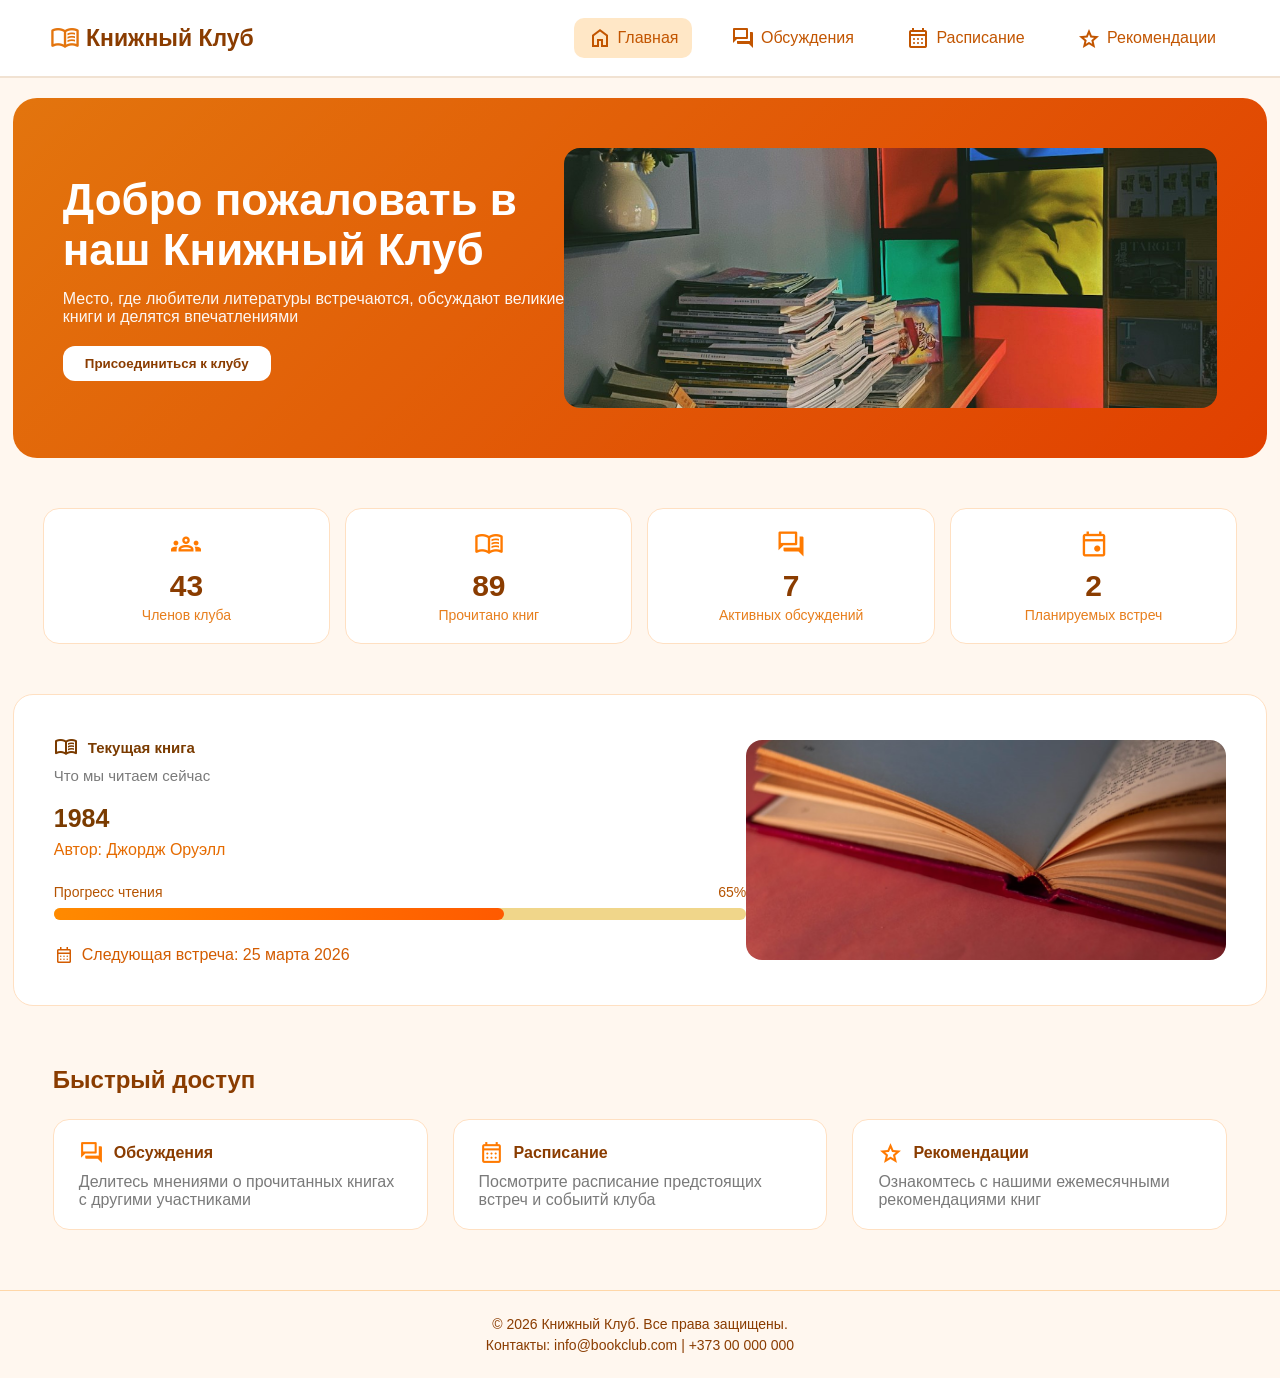
==== BookClub/index.html @ 9343d17d "Добавлены файлы сайта" ====
<!DOCTYPE html>
<html lang="ru">
<head>
    <meta charset="UTF-8">
    <meta name="viewport" content="width=device-width, initial-scale=1.0">
    <title>Книжный клуб</title>
    <link rel="stylesheet" href="style.css">
    <meta name="description" content="Ежемесячные подборки книг от участников Книжного Клуба.
                                      Узнайте о лучших книгах и предложите свои рекомендации.">
    <meta name="keywords" content="книги, рекомендации, клуб, чтение, литература, современные книги, классика"> 
    <!-- Иконки -->
    <link href="https://fonts.googleapis.com/css2?family=Material+Symbols+Outlined" rel="stylesheet">
</head>

<body>

<header class="header">
    <div class="logo">
    <span class="material-symbols-outlined">menu_book</span>
    <span class="logo-text">Книжный Клуб</span>
</div>

    <nav class="nav">
        <a href="index.html" class="active">
            <span class="material-symbols-outlined">home</span>
            Главная
        </a>

        <a href="discussion.html">
            <span class="material-symbols-outlined">forum</span>
            Обсуждения
        </a>

        <a href="schedule.html">
            <span class="material-symbols-outlined">calendar_month</span>
            Расписание
        </a>

        <a href="recommendations.html">
            <span class="material-symbols-outlined">star</span>
            Рекомендации
        </a>
    </nav>
</header>


<section class="hero">
    <div class="hero-text">
        <h1>Добро пожаловать в наш Книжный Клуб</h1>
        <p>Место, где любители литературы встречаются, обсуждают великие книги и делятся впечатлениями</p>
        <!-- Кнопка теперь открывает модальное окно -->
        <button class="main-btn" onclick="openRegister()">
            Присоединиться к клубу
        </button>
    </div>

    <div class="hero-image">
        <img src="images/books.jpg" alt="Обложка-книги">
    </div>
</section>

<!-- Модальное окно регистрации -->
<div id="registerModal" class="modal">
    <div class="modal-content">
        <span class="close" onclick="closeRegister()">&times;</span>
        <h2>Регистрация в Клубе</h2>
        <input type="text" id="regName" placeholder="Имя">
        <input type="email" id="regEmail" placeholder="Email">
        <input type="password" id="regPass" placeholder="Пароль">
        <button class="submit-book" onclick="submitRegister()">Зарегистрироваться</button>
    </div>
</div>


<section class="stats">

    <div class="card">
        <span class="material-symbols-outlined icon">groups</span>
        <h2>43</h2>
        <p>Членов клуба</p>
    </div>

    <div class="card">
        <span class="material-symbols-outlined icon">menu_book</span>
        <h2>89</h2>
        <p>Прочитано книг</p>
    </div>

    <div class="card">
        <span class="material-symbols-outlined icon">forum</span>
        <h2>7</h2>
        <p>Активных обсуждений</p>
    </div>

    <div class="card">
        <span class="material-symbols-outlined icon">event</span>
        <h2>2</h2>
        <p>Планируемых встреч</p>
    </div>

</section>


<section class="current-book">

    <div class="book-info">

        <div class="book-title">
            <span class="material-symbols-outlined">menu_book</span>
            <h2>Текущая книга</h2>
        </div>

        <p class="subtitle">Что мы читаем сейчас</p>

        <h3 class="book-name">1984</h3>
        <p class="author">Автор: Джордж Оруэлл</p>

        <div class="progress-header">
            <span>Прогресс чтения</span>
            <span class="percent">65%</span>
        </div>

        <div class="progress-bar">
            <div class="progress"></div>
        </div>

        <p class="date">
            <span class="material-symbols-outlined">calendar_month</span>
            Следующая встреча: 25 марта 2026
        </p>

    </div>

    <div class="book-image">
        <img src="images/open-book.jpg" alt="Изобрадение-книги">
    </div>

</section>


<section class="quick">

    <h2>Быстрый доступ</h2>

    <div class="quick-grid">

        <a href="discussion.html" class="quick-card">
            <div class="card-header">
                <span class="material-symbols-outlined">forum</span>
                <h3>Обсуждения</h3>
            </div>
            <p>Делитесь мнениями о прочитанных книгах с другими участниками</p>
        </a>

        <a href="schedule.html" class="quick-card">
            <div class="card-header">
                <span class="material-symbols-outlined">calendar_month</span>
                <h3>Расписание</h3>
            </div>
            <p>Посмотрите расписание предстоящих встреч и собыитй клуба</p>
        </a>

        <a href="recommendations.html" class="quick-card">
            <div class="card-header">
                <span class="material-symbols-outlined">star</span>
                <h3>Рекомендации</h3>
            </div>
            <p>Ознакомтесь с нашими ежемесячными рекомендациями книг</p>
        </a>

    </div>
</section>
<!-- Нижний колонтитул -->
<footer class="footer">
    <div class="footer-content">
        <p>© 2026 Книжный Клуб. Все права защищены.</p>
        <p>Контакты: info@bookclub.com | +373 00 000 000</p>
    </div>
</footer>
<script src="script.js"></script>
</body>
</html>
---- BookClub/style.css ----
* {
    margin: 0;
    padding: 0;
    box-sizing: border-box;
    font-family: "Segoe UI", Arial, sans-serif;
}

body {
    background: #fff7ef;
    color: #3a2a1a;
}

/* ===== ГЛАВНАЯ ===== */
.header {
    display: flex;
    justify-content: space-between;
    align-items: center;
    padding: 18px 50px;
    background: white;
    border-bottom: 2px solid #f1e2d2;
}

.logo {
    display: flex;
    align-items: center;
    gap: 6px;             
}

.logo span.material-symbols-outlined {
    font-size: 30px;       /* размер иконки */
    color: #e16d00f1;      /* цвет иконки */
}

.logo-text {
    font-size: 23px;       /* размер текста */
    font-weight: 700;      /* жирность текста */
    color: #8a3c00;        /* цвет текста */
}

.nav a {
    margin-left: 20px;
    text-decoration: none;
    color: #c25500;
    font-weight: 500;
    display: inline-flex;
    align-items: center;
    gap: 6px;
    padding: 8px 14px;
    border-radius: 10px;
}

.nav a.active {
    background: #ffe7c6;
}

/* ===== Hero ===== */
.hero {
    width: 98%;                 /* ширина блока */
    margin: 20px auto;          /* центрирование */
    padding: 50px;
    border-radius: 24px;
    background: linear-gradient(135deg, #e16d00f1, #e14000);
    color: white;
    display: flex;
    justify-content: space-between;
    align-items: center;
}

.hero-text {
max-width: 55%;
}

.hero-text h1 {
    font-size: 44px;
    margin-bottom: 15px;
}

.hero-text p {
    margin-bottom: 20px;
    opacity: 0.95;
}

.main-btn {
    display: inline-block;
    background: white;
    color: #8a3c00;
    padding: 10px 22px;
    border-radius: 12px;
    text-decoration: none;
    font-weight: 600;     
    border: none;       
    cursor: pointer;
}
.main-btn:focus {
    outline: none;      
}

.hero-image {
    width: 100%;
    max-width: 760px;
    height: 260px;
    border-radius: 16px;
    overflow: hidden;
}

.hero-image img {
    width: 100%;
    height: 100%;
    object-fit: cover;
}

/* ===== Статистика ===== */
.stats {
    width: 98%;                 /* ширина совпадает с hero */
    margin: 20px auto;          /* центрирование */
    display: flex;
    justify-content: center;
    gap: 15px;
    padding: 30px;
}

.card {
    background: white;
    padding: 20px;
    border-radius: 16px;
    text-align: center;
    width: 500px;               /* ширина карточки */
    border: 1px solid #ffe0c2;
}

.card h2 {
    color: #8a3c00;
    font-size: 30px;
}

.material-symbols-outlined.icon {
    font-size: 30px; 
    color: #ff7a00;
    margin-bottom: 10px;
}

.card p {
    font-size: 14px;        
    color: #e46e00e3;        
    font-weight: 500;      
    margin-top: 4px;        
}

/* ===== Текущая книга ===== */
.current-book {
    width: 98%;
    margin: 20px auto;
    padding: 40px;
    border-radius: 20px;
    background: white;              
    border: 1px solid #ffe0c2;       
    display: flex;
    justify-content: space-between;
    align-items: center;
}

/* Левая часть */
.book-info {
    width: 65%;
}

/* Заголовок с иконкой */
.book-title {
    display: flex;
    align-items: center;
    gap: 10px;
}

.book-title h2 {
    margin: 0;
    font-size: 15px;
    color: #7a3b00;
}

.book-title .material-symbols-outlined {
    color: #7a3b00;
    font-size: 24px;
}

/* Подзаголовок */
.subtitle {
    margin-top: 8px;
    font-size: 15px;
    color: #7a7a7a;
}

/* Название книги */
.book-name {
    margin-top: 20px;
    font-size: 25px;
    color: #7a3b00;
}

/* Автор */
.author {
    margin-top: 8px;
    font-size: 16px;
    color: #e56b00;
}

/* Прогресс заголовок */
.progress-header {
    margin-top: 25px;
    display: flex;
    justify-content: space-between;
    font-size: 14px;
    color: #b55300;
}

.percent {
    font-weight: 500;
}

/* Полоса прогресса */
.progress-bar {
    height: 12px;
    background: #f0d68a;
    border-radius: 10px;
    margin-top: 8px;
}

.progress {
    width: 65%;
    height: 100%;
    background: linear-gradient(to right, #ff8a00, #ff5a00);
    border-radius: 10px;
}

/* Дата */
.date {
    margin-top: 25px;
    display: flex;
    align-items: center;
    gap: 8px;
    color: #d35c00;
    font-size: 16px;
}

.date .material-symbols-outlined {
    font-size: 20px;
}

/* Картинка */
.book-image {
    width: 100%; 
    max-width: 480px;
    height: 220px;
    border-radius: 16px;
    overflow: hidden;
}

.book-image img {
    width: 100%;
    height: 100%;
    object-fit: cover;
}
/* ===== Быстрый доступ ===== */
.quick {
    width: 98%;
    margin: 20px auto;
    padding: 40px;
    text-align: left;       /* заголовок блока слева */
}

.quick h2 {
    margin-bottom: 25px;
    color: #8a3c00;        /* цвет заголовка блока */
}

.quick-grid {
    display: flex;
    gap: 25px;
}

/* Карточка */
.quick-card {
    background: white;
    padding: 20px 25px;
    border-radius: 16px;
    width: 100%;
    max-width: 500px;
    border: 1px solid #ffe0c2;
    text-decoration: none;
    color: #3a2a1a;
    transition: 0.25s;
}

.quick-card:hover {
    transform: translateY(-6px);
    box-shadow: 0 8px 20px rgba(0,0,0,0.08);
}

/* Шапка карточки: иконка + заголовок */
.quick-card .card-header {
    display: flex;           /* иконка и заголовок в ряд */
    align-items: center;     /* вертикальное выравнивание */
    gap: 10px;               /* расстояние между иконкой и заголовком */
    margin-bottom: 8px;      /* отступ под шапкой */
}

.quick-card .card-header .material-symbols-outlined {
    font-size: 25px;         /* размер иконки */
    color: #ff7a00;          /* цвет иконки */
}

.quick-card h3 {
    margin: 0;
    font-size: 16px;
    color: #8a3c00;
}


.quick-card p {
    margin: 0;
    font-size: 16px;
    color: #7a7a7a;
}

/* ===== ОБСУЖДЕНИЯ ===== */

.page-title{
color:#8a3c00;
font-size:32px;
margin:20px 0 5px 2%;
}

.page-subtitle{
color:#e16d00;
margin-left:2%;
margin-bottom:30px;
}

.discussion-page{
width:96%;
margin:auto;
}

.discussion-card{
background:white;
border:1px solid #ffe0c2;
border-radius:16px;
margin-bottom:25px;
overflow:hidden;
}

.discussion-card .card-header{
display:flex;
justify-content:space-between;
padding:18px;
cursor:pointer;
}

.book-line{
font-size:14px;
margin-bottom:6px;
color:#e16d00;
}

.discussion-topic{
font-size:15px; /* Размер текста темы */
color:#8a3c00; /* Цвет темы */
margin:5px 0; /* Отступ сверху и снизу */
font-weight:600; /* Толщина */
}
.status{
padding:4px 10px;
border-radius:8px;
font-size:12px;
margin-right:10px;
}

.status.active{
background:#22b14c;
color:white;
}

.status.closed-status{
background:#ccc;
color:#555;
}

.meta{
display:flex;
align-items:center;
gap:8px;
font-size:14px;
margin:5px 0;
color:#8a3c00;
}

.toggle-text{
color:#c45100;
}

.card-content{
display:none;
padding:20px;
border-top:1px solid #e2c9a7;
}

.comment{
display:flex;
margin-bottom:20px;
}

.avatar{
width:45px;
height:45px;
border-radius:50%;
background:#ffbf36;
display:flex;
align-items:center;
justify-content:center;
margin-right:15px;
}

.avatar.small{
width:35px;
height:35px;
background:#ffd373;
}

.comment-body{
background:#fff7ef;
padding:15px;
border-radius:12px;
width:100%;
color:#8a3c00;
}

.reply-body{
background:white;
}

.comment-top{
color:#8a3c00;
display:flex;
justify-content:space-between;
font-size:14px;
margin-bottom:5px;
}

.comment-actions{
margin-top:8px;
color:#c45100;
font-size:14px;
}

.comment-actions span{
margin-right:15px;
cursor:pointer;
}

.reply{
margin-left:30px;
margin-top:10px;
}

.add-comment textarea{
width:100%;
height:80px;
border:1px solid #e2c9a7;
border-radius:10px;
padding:10px;
margin:10px 0;
}

.add-comment button{
background:#d85c00;
color:white;
border:none;
padding:10px 20px;
border-radius:10px;
cursor:pointer;
}

/* ===== РАСПИСАНИЕ ===== */

.tabs{
display:flex;
gap:10px;
margin:20px 2%;
}

.tab-btn{
border:none;
padding:10px 20px;
border-radius:20px;
background:#eee;
cursor:pointer;
font-weight:500;
}

.tab-btn.active{
background:#ffe7c6;
}

.events{
display:none;
margin:30px 2%;
gap:25px;
}

.event-title {
  font-size: 18px;   /* размер текста */
  color: #8a3c00;    /* цвет текста */
  font-weight: 600;   /* жирность */
  margin-bottom: 8px; /* отступ снизу */
}

.events.active{
display:flex;
}

.event-card{
background:white;
border:2px solid #ffd9b3;
border-radius:18px;
padding:25px;
width:50%;
}

.tags{
display:flex;
gap:8px;
margin-bottom:10px;
}

.tag{
padding:4px 10px;
border-radius:8px;
font-size:12px;
color:white;
}
.tag .material-symbols-outlined {
  font-size: 14px;
  vertical-align: middle; 
  margin-right: 4px;       
}

.tag.offline{
background:#ff9c2b;
}

.tag.online{
background:#3b82f6;
}

.tag.soon{
background:#22b14c;
}

.book{
color:#e16d00;
margin-bottom:12px;
}

.desc{
margin-bottom:12px;
color:#b25600;
}

.meta .material-symbols-outlined{
font-size:18px;
}

.participants{
margin:10px 0;
display:flex;
align-items:center;
gap:8px;
color:#8a3c00;
}

.join-btn{
margin-top:10px;
width:100%;
padding:12px;
border:none;
border-radius:10px;
background:#e16d00;
color:white;
font-weight:600;
cursor:pointer;
}

.join-btn:hover{
background:#c45100;
}

/* ===== РЕКОМЕНДАЦИИ ===== */

.recommendation-page {
    width: 96%;
    margin: auto;
}

/* оранжевая карточка */
.book-month {
    background: linear-gradient(135deg, #e16d00f1, #e14000);
    border-radius: 20px;
    padding: 30px;
    display: flex;
    align-items: flex-start;
    gap: 20px;
    color: white;
    margin-bottom: 20px;
}

.month-icon {
    width: 55px;
    height: 55px;
    border-radius: 50%;
    background: rgba(255, 255, 255, 0.2);
    display: flex;
    align-items: center;
    justify-content: center;
}

.month-icon .material-symbols-outlined {
    font-size: 28px;
}

.month-content h2 {
    margin-bottom: 6px;
}

.month-book-title {
    font-size: 22px;
    margin-bottom: 5px;
}

.month-author {
    opacity: 0.9;
    margin-bottom: 15px;
}

.month-desc {
    margin-bottom: 20px;
    max-width: 700px;
}

/* кнопка "Узнать больше" */
.more-btn {
    background: white;
    color: #8a3c00;
    border: none;
    outline: none; /* убираем черную рамку */
    padding: 10px 20px;
    border-radius: 10px;
    font-weight: 600;
    cursor: pointer;
}

.more-btn:hover {
    opacity: 0.9;
}

/* раскрывающийся блок */
.book-details {
    display: none; /* скрыт по умолчанию */
    background: white;
    border: 1px solid #ffe0c2;
    border-radius: 18px;
    padding: 30px;
    gap: 30px;
    align-items: flex-start; /* чтобы текст был сверху */
    margin-bottom: 40px;
}

/* активный блок */
.book-details.active {
    display: flex;
}

/* картинка с тенью */
.details-image img {
    width: 230px;
    border-radius: 12px;
    box-shadow: 0 4px 12px rgba(0, 0, 0, 0.15);
}

/* текст справа от картинки */
.details-info {
    display: flex;
    flex-direction: column;
    gap: 10px;
}

/* заголовки и базовые данные */
.details-info h2 {
    color: #8a3c00;
    margin-bottom: 15px;
}

.details-info p {
    display: flex;
    align-items: center;
    gap: 8px;
    margin-bottom: 8px;
    color: #8a3c00;
}
/* новый блок "Описание" */
.description-title {
    font-size: 22px;
    margin-bottom: 10px;
    color: #8a3c00;
}

.book-description-text {
    margin-top: 8px;
    line-height: 1.7;
    color:#8a3c00;
    max-width: 850px;
}
.details-info .material-symbols-outlined {
    color: #ff7a00;
    font-size: 20px;
}
/*---- самые высоко оценёные---- */

.top-rated {
    width: 96%;
    margin: auto;
    margin-top: 30px;
}

.top-title {
    font-size: 22px;
    color: #8a3c00;
    margin-bottom: 20px;
    display: flex;
    align-items: center;
    gap: 8px;
}

.top-title .material-symbols-outlined {
    color: #ff7a00;
}

.top-books {
    display: grid;
    grid-template-columns: repeat(3, 1fr);
    gap: 25px;
}
/* При наведении на каждую книгу создаём тень */
.top-book:hover {
    box-shadow: 0 1px 10px rgba(138, 138, 138, 0.25); 
    transition: all 0.3s ease; 
}

.top-book {
    background: white;
    border: 1px solid #ffd7a8;
    border-radius: 18px;
    padding: 20px;
    text-align: center;
}

.top-icon {
    width: 70px;
    height: 70px;
    background: #fde6c8;
    border-radius: 50%;
    display: flex;
    align-items: center;
    justify-content: center;
    margin: auto;
    margin-bottom: 15px;
}

.top-icon .material-symbols-outlined {
    font-size: 30px;
    color: #ff7a00;
}

.top-book h3 {
    color: #8a3c00;
    margin-bottom: 5px;
}

.top-author {
    color: #b35a00;
    margin-bottom: 15px;
}

.top-rating {
    display: flex;
    justify-content: center;
    align-items: center;
    gap: 5px;
    color: #ff7a00;
    font-weight: 600;
    margin-bottom: 5px;
}

.top-rating .material-symbols-outlined {
    font-size: 20px;
}

.top-votes {
    color: #b35a00;
}
/* --- Рекомендовано участниками --- */

.members-recommend{
    width:96%;
    margin:auto;
    margin-top:40px;
}

.members-title{
    font-size:22px;
    color:#8a3c00;
    display:flex;
    align-items:center;
    gap:8px;
    margin-bottom:20px;
}

.members-title .material-symbols-outlined{
    color:#ff7a00;
}

.members-books{
    display:grid;
    grid-template-columns:repeat(3,1fr);
    gap:25px;
}

.member-book{
    background:white;
    border:1px solid #ffd7a8;
    border-radius:18px;
    padding:20px;
}

.member-book h3 {
    color: #8a3c00;      
    font-size: 18px;       
    margin-bottom: 4px;    
    font-weight: 700;      
} 

.member-book:hover{
    box-shadow:0 1px 10px rgba(138,138,138,0.25);
    transition:0.3s;
}

.genre{
    background:#ffe7c6;
    color:#8a3c00;
    display:inline-block;
    padding:5px 10px;
    border-radius:10px;
    font-size:13px;
    margin-bottom:10px;
}

.member-rating{
    float:right;
    display:flex;
    align-items:center;
    gap:4px;
    color:#ff7a00;
}

.member-author{
    color:#b35a00;
    margin-bottom:20px;
}

.member-desc{
    margin-bottom:10px;
    color:#8a3c00;
}

.member-reason{
    background:#fff3e6;
    padding:10px;
    border-radius:10px;
    margin-bottom:12px;
    color:#8a3c00;
}

.recommended{
    color:#b35a00;
    margin-bottom:10px;
    font-size:13px;
}

.read-btn{
    width:100%;
    background:#e16d00;
    border:none;
    color:white;
    padding:10px;
    border-radius:10px;
    cursor:pointer;
    display:flex;
    justify-content:center;
    align-items:center;
    gap:6px;
}

.read-btn:hover{
    opacity:0.9;
}

/* --- предложить книгу --- */

.suggest-book{
    width:96%;
    margin:auto;
    margin-top:40px;
    background:white;
    border:1px solid #ffd7a8;
    border-radius:18px;
    padding:25px;
}

.suggest-book h4{
    color:#8a3c00;
    display:flex;
    align-items:center;
    gap:8px;
}

.suggest-book p{
    margin:10px 0 20px 0;
    color:#8e8e8e;
}

.suggest-btn{
    background:#e16d00;
    color:white;
    border:none;
    padding:10px 20px;
    border-radius:10px;
    cursor:pointer;
}

.suggest-form{
    display:none;
    margin-top:20px;
    flex-direction:column;
    gap:10px;
}

.suggest-form input,
.suggest-form textarea{
    padding:10px;
    border-radius:10px;
    border:1px solid #ffd7a8;
}

.suggest-form textarea{
    min-height:80px;
}

.submit-book{
background:#e16d00;
border:none;
color:white;
padding:10px 45px;
border-radius:10px;
cursor:pointer;
width:fit-content;
}

.read-btn:disabled{
opacity:0.7;
cursor:default;
}

button{
outline:none;
}

/* Нижний колонтитул */
.footer {
    color: #8a3c00;
    text-align: center;
    padding: 20px;
    margin-top: 20px;
    border-top: 1px solid #ffd7a8;
}

.footer .footer-content p {
    margin: 5px 0;
    font-size: 14px;
}
/* ===== Адаптивность для планшетов и мобильных устройств ===== */

/* Планшеты и маленькие ноутбуки */
@media (max-width: 1024px) {
    .top-books, .members-books {
        grid-template-columns: repeat(2, 1fr); /* 2 колонки вместо 3 */
        gap: 20px;
    }

    .book-month {
        flex-direction: column; /* картинка и текст становятся вертикально */
        align-items: center;
        text-align: center;
    }

    .book-details {
        flex-direction: column; /* раскрывающийся блок тоже вертикально */
        gap: 20px;
    }

    .details-image img {
        width: 100%;
        max-width: 300px; /* ограничение, чтобы картинка не была слишком большой */
    }
}

/* Мобильные телефоны */
@media (max-width: 768px) {
    .top-books, .members-books {
        grid-template-columns: 1fr; /* 1 колонка */
        gap: 15px;
    }

    .month-book-title, .member-book h3 {
        font-size: 16px; /* уменьшаем размер заголовков */
    }

    .month-author, .member-author {
        font-size: 14px;
    }

    .more-btn, .read-btn, .suggest-btn {
        padding: 8px 15px; /* уменьшаем кнопки */
    }

    .book-description-text {
        font-size: 14px;
    }

    .book-month, .book-details {
        gap: 15px;
    }
}

/* Малые экраны, телефоны узкие */
@media (max-width: 480px) {
    .suggest-form input, .suggest-form textarea {
        width: 100%; /* форма занимает всю ширину контейнера */
    }

    .book-description-text {
        line-height: 1.5;
    }

    .month-desc, .member-desc {
        font-size: 13px;
    }

    .details-info p {
        font-size: 13px;
    }

    .footer .footer-content p {
        font-size: 12px;
    }

    .read-btn, .more-btn, .suggest-btn {
        font-size: 13px;
    }
}

/* ===== Модальное окно ===== */
.modal {
    display: none; /* скрыто по умолчанию */
    position: fixed;
    z-index: 1000;
    left: 0;
    top: 0;
    width: 100%;
    height: 100%;
    overflow: auto;
    background: rgba(0,0,0,0.5);
}

.modal-content {
    background: white;
    margin: 10% auto;
    padding: 20px;
    border-radius: 15px;
    max-width: 400px;
    text-align: center;
}

.modal input {
    width: 90%;
    padding: 10px;
    margin: 10px 0;
    border-radius: 10px;
    border: 1px solid #ffd7a8;
}

.modal button {
    background: #e16d00;
    color: white;
    border: none;
    padding: 10px 20px;
    border-radius: 10px;
    cursor: pointer;
}

.close {
    float: right;
    font-size: 24px;
    cursor: pointer;
}

/* Адаптация под мобильные */
@media (max-width: 768px) {
    .modal-content {
        margin: 20% 10px;
    }
    .modal input {
        width: 95%;
    }
}
/* ===== АДАПТАЦИЯ ГЛАВНОЙ СТРАНИЦЫ ===== */

@media (max-width: 768px) {

    /* шапка */
    .header {
        flex-direction: column;
        gap: 10px;
        padding: 15px;
    }

    .nav {
        display: flex;
        flex-wrap: wrap;
        justify-content: center;
    }

    /* hero */
    .hero {
        flex-direction: column;
        padding: 25px;
        text-align: center;
    }

    .hero-text {
        width: 100%;
    }

    .hero-text h1 {
        font-size: 26px;
    }

    .hero-image {
        width: 100%;
        height: 180px;
        margin-top: 15px;
    }

    /* статистика */
    .stats {
        flex-direction: column;
        padding: 20px;
    }

    .card {
        width: 100%;
    }

    /* текущая книга */
    .current-book {
        flex-direction: column;
        gap: 20px;
        padding: 25px;
    }

    .book-info {
        width: 100%;
    }

    .book-image {
        width: 100%;
        height: 180px;
    }

    /* быстрый доступ */
    .quick-grid {
        flex-direction: column;
    }

    .quick-card {
        width: 100%;
    }

}
/* ===== МОБИЛЬНОЕ МЕНЮ СНИЗУ ===== */

@media (max-width: 768px) {

    .header {
        flex-direction: column;
        padding: 12px;
    }

    /* навигация становится нижней панелью */
    .nav {
        position: fixed;
        bottom: 0;
        left: 0;
        width: 100%;
        background: white;
        border-top: 1px solid #ffd7a8;

        display: flex;
        justify-content: space-around;
        align-items: center;

        padding: 8px 0;
        z-index: 1000;
    }

    .nav a {
        flex-direction: column;
        font-size: 12px;
        margin: 0;
        gap: 2px;
    }

    .nav a .material-symbols-outlined {
        font-size: 20px;
    }

    /* чтобы контент не прятался под меню */
    body {
        padding-bottom: 70px;
    }

}
/* ===== МОБИЛЬНОЕ РАСПИСАНИЕ ===== */

@media (max-width: 768px) {

    .events.active {
        flex-direction: column;
    }

    .event-card {
        width: 100%;
    }

}
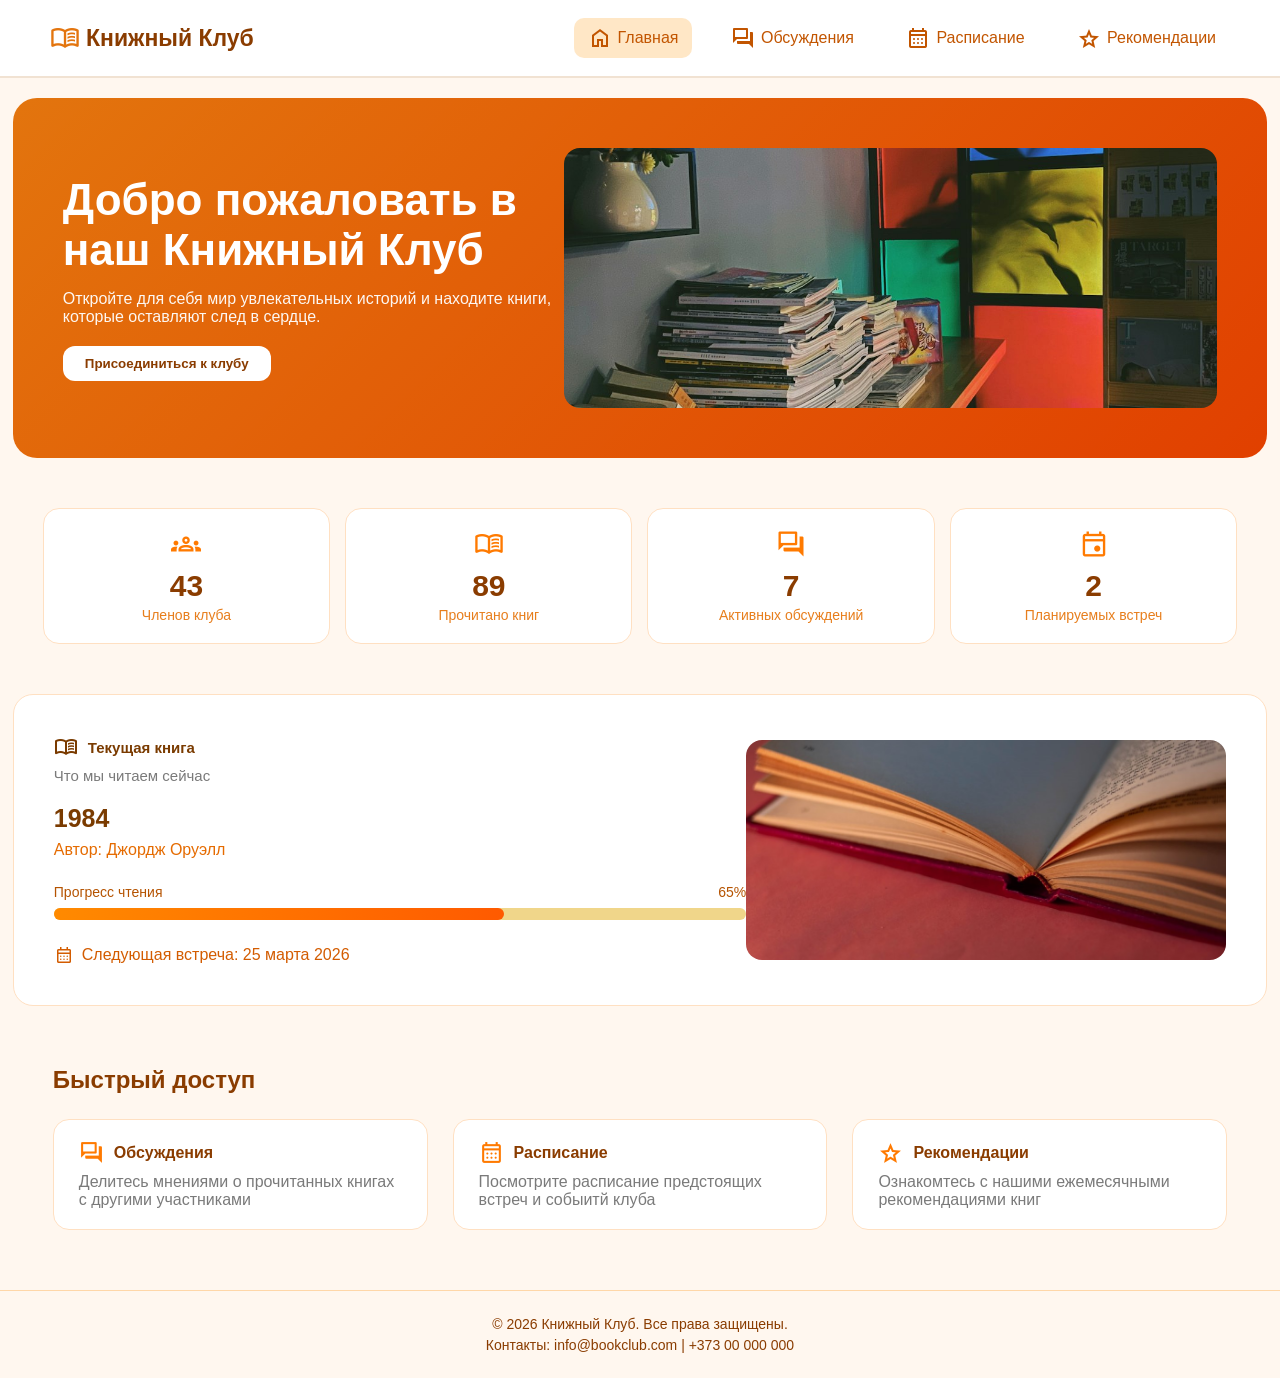
==== commit 79494e4f: "Update homepage welcome text" ====
--- a/BookClub/index.html
+++ b/BookClub/index.html
@@ -47,7 +47,7 @@
 <section class="hero">
     <div class="hero-text">
         <h1>Добро пожаловать в наш Книжный Клуб</h1>
-        <p>Место, где любители литературы встречаются, обсуждают великие книги и делятся впечатлениями</p>
+        <p>Откройте для себя мир увлекательных историй и находите книги, которые оставляют след в сердце.</p>
         <!-- Кнопка теперь открывает модальное окно -->
         <button class="main-btn" onclick="openRegister()">
             Присоединиться к клубу
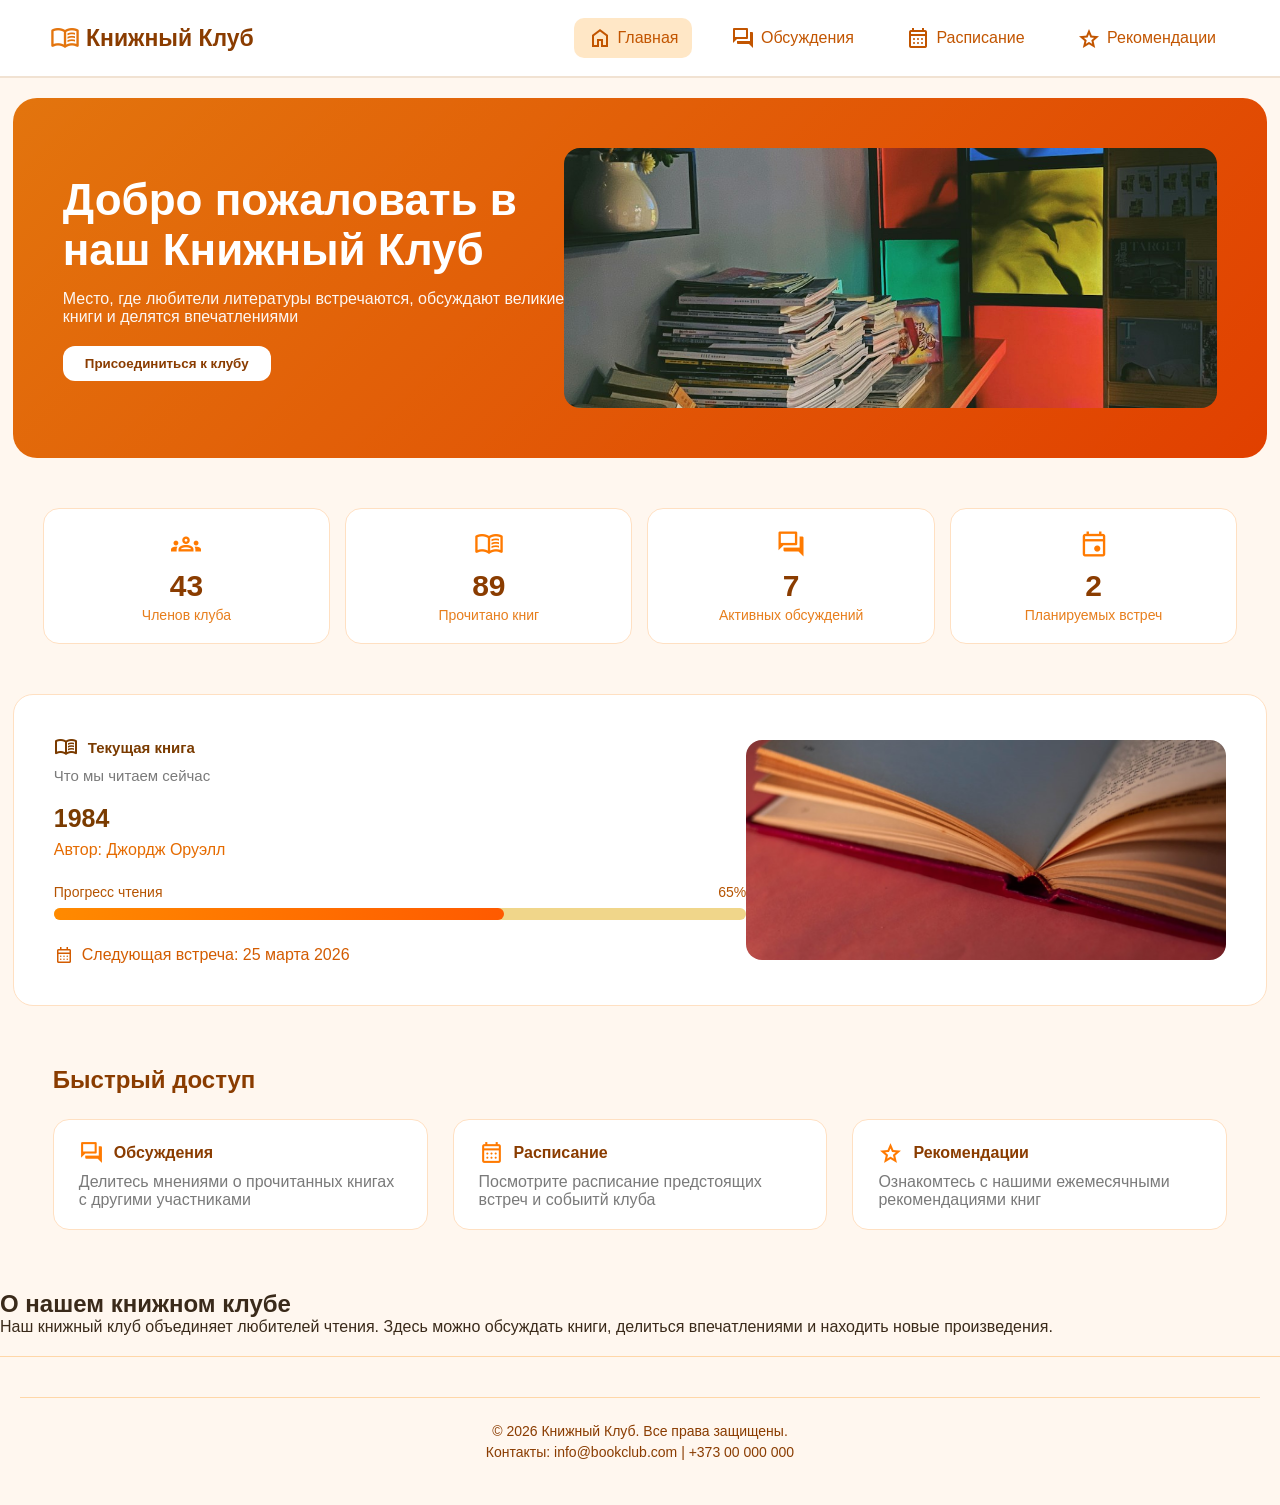
==== commit 541bde6f: "Добавлен раздел о книжном клубе" ====
--- a/BookClub/index.html
+++ b/BookClub/index.html
@@ -47,7 +47,7 @@
 <section class="hero">
     <div class="hero-text">
         <h1>Добро пожаловать в наш Книжный Клуб</h1>
-        <p>Откройте для себя мир увлекательных историй и находите книги, которые оставляют след в сердце.</p>
+        <p>Место, где любители литературы встречаются, обсуждают великие книги и делятся впечатлениями</p>
         <!-- Кнопка теперь открывает модальное окно -->
         <button class="main-btn" onclick="openRegister()">
             Присоединиться к клубу
@@ -170,6 +170,22 @@
 
     </div>
 </section>
+    </div>
+</section>
+
+<!-- Информация о книжном клубе -->
+<section class="club-info">
+    <h2>О нашем книжном клубе</h2>
+    <p>
+        Наш книжный клуб объединяет любителей
+        чтения. Здесь можно обсуждать книги,
+        делиться впечатлениями и находить
+        новые произведения.
+    </p>
+</section>
+
+<!-- Нижний колонтитул -->
+<footer class="footer">
 <!-- Нижний колонтитул -->
 <footer class="footer">
     <div class="footer-content">
